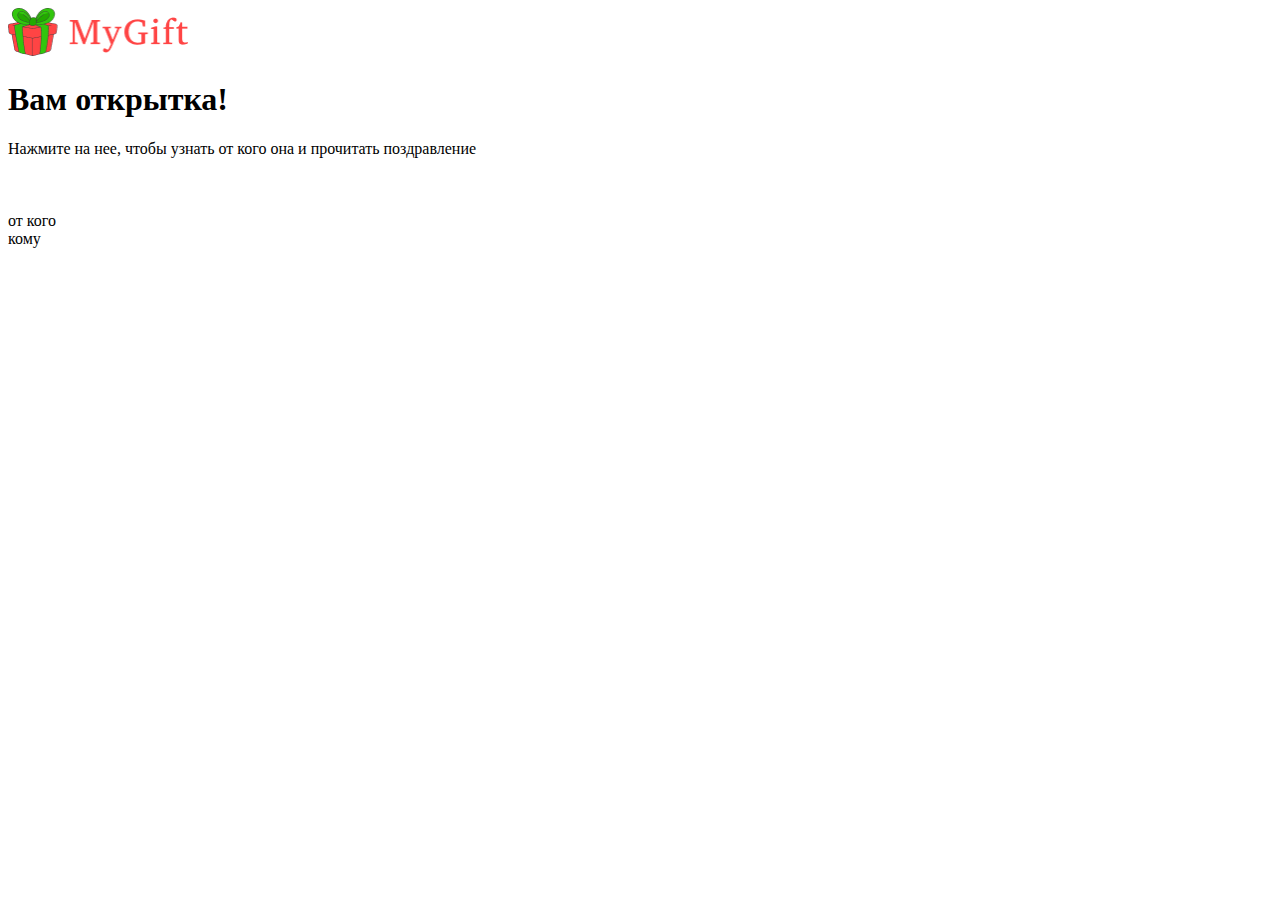
==== card.html @ b11e3ec3 "init progect" ====
<!DOCTYPE html>
<html lang="en">
    <head>
        <meta charset="UTF-8">
        <meta name="viewport" content="width=device-width, initial-scale=1.0">
        <title>MyGift</title>
        
        <link rel="icon" href="/img/favicon.png">
    </head>
<body class="body body--congratulation">
    <header class="header">
        <div class="container">
            <img class="header__logo" src="/img/logo.png" alt="Логотип проекта myGift" width="180" height="48">
        </div>
    </header>
    <section class="congratulation">
        <div class="container">
            <h1 class="congratulation__title">Вам открытка!</h1>
            <p class="congratulation__description">Нажмите на нее, чтобы узнать от кого она и прочитать поздравление</p>
        </div>

        <div class="container">
            <div class="congratulation__front">
                <img src="" alt="" class="">
            </div>
            <div class="congratulation__back">
                <h2 class=""></h2>
                <div class="">
                    <div class="">
                        <span class="">от кого</span>
                        <span class=""></span>
                    </div>
                    <div class="">
                        <span class="">кому</span>
                        <span class=""></span>
                    </div>
                </div>
                <p class=""></p>
            </div>
        </div>
    </section>
</body>
</html>
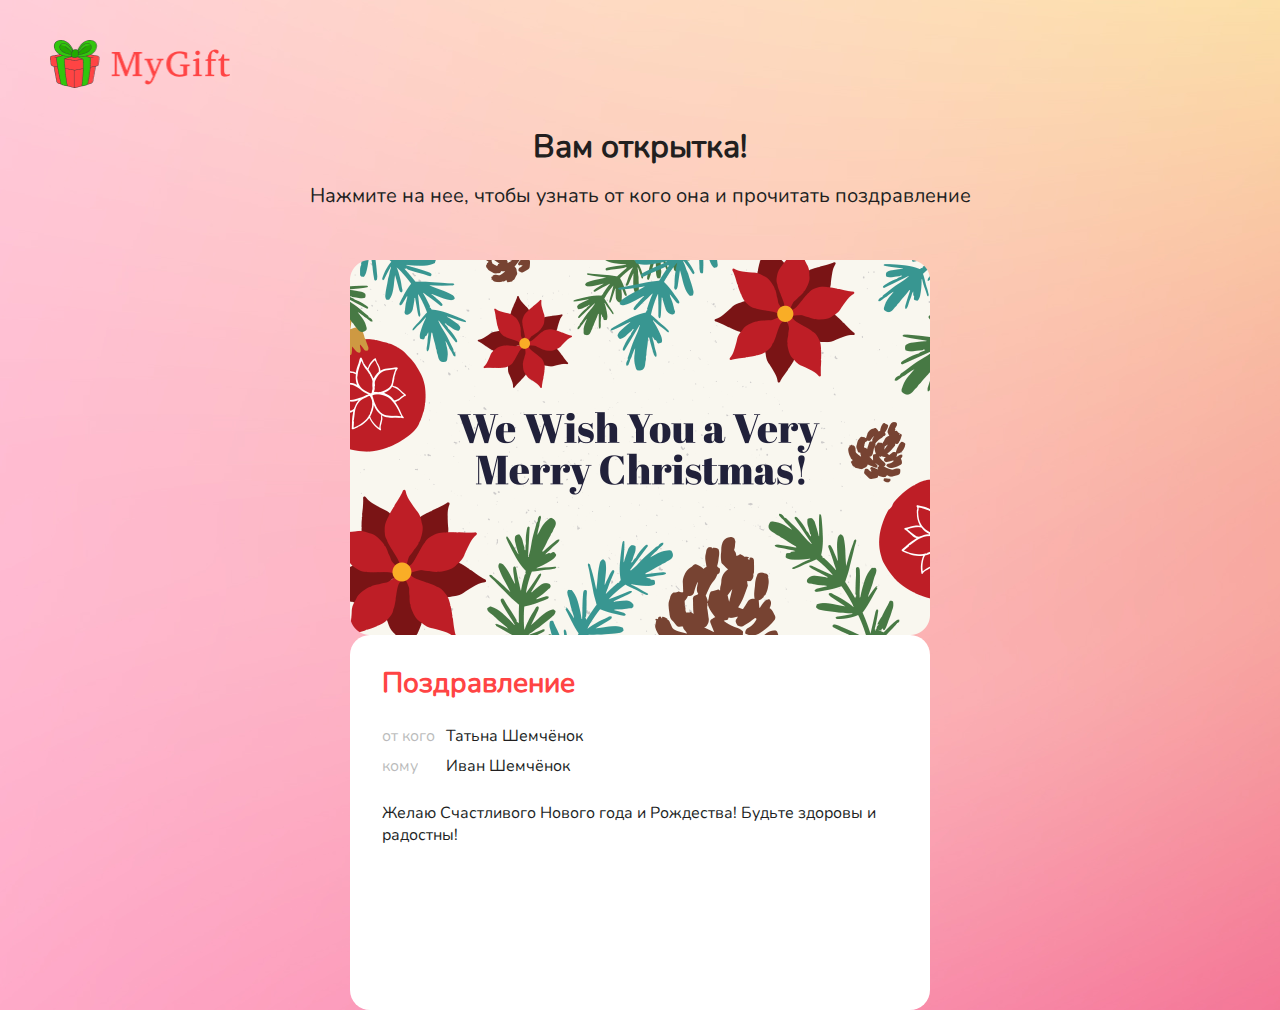
==== commit 45007f80: "add css styling" ====
--- a/card.html
+++ b/card.html
@@ -1,11 +1,14 @@
 <!DOCTYPE html>
-<html lang="en">
+<html lang="ru">
     <head>
         <meta charset="UTF-8">
         <meta name="viewport" content="width=device-width, initial-scale=1.0">
         <title>MyGift</title>
         
         <link rel="icon" href="/img/favicon.png">
+
+        <link rel="stylesheet" href="/css/normalize.css">
+        <link rel="stylesheet" href="/css/style.css">
     </head>
 <body class="body body--congratulation">
     <header class="header">
@@ -13,31 +16,37 @@
             <img class="header__logo" src="/img/logo.png" alt="Логотип проекта myGift" width="180" height="48">
         </div>
     </header>
-    <section class="congratulation">
-        <div class="container">
-            <h1 class="congratulation__title">Вам открытка!</h1>
-            <p class="congratulation__description">Нажмите на нее, чтобы узнать от кого она и прочитать поздравление</p>
-        </div>
+    <main class="main-contant">
+        <section class="congratulations">
+            <div class="container">
+                <h1 class="congratulation__title">Вам открытка!</h1>
+                <p class="congratulation__description">Нажмите на нее, чтобы узнать от кого она и прочитать поздравление</p>
+            </div>
+            <div class="congratulations__card card">
+                
+                <div class="card__inner">
+                    <div class="card__front">
+                        <img class="card__image" src="img/card_03.png" alt="Открытка" class="">
+                    </div>
+                    <div class="card__back">
+                        <h2 class="card__title">Поздравление</h2>
+                        <div class="card__contacts">
+                            <p class="card__detail">
+                                <span class="card__subtitle">от кого</span>
+                                <span class="card__from">Татьна Шемчёнок</span>
+                            </p>
+                            <p class="card__detail">
+                                <span class="card__subtitle">кому</span>
+                                <span class="card__to">Иван Шемчёнок</span>
+                            </p>
+                        </div>
+                        <p class="card__message">Желаю Счастливого Нового года и Рождества! Будьте здоровы и радостны!</p>
+                    </div>
+                                </div>
+                </div>
 
-        <div class="container">
-            <div class="congratulation__front">
-                <img src="" alt="" class="">
-            </div>
-            <div class="congratulation__back">
-                <h2 class=""></h2>
-                <div class="">
-                    <div class="">
-                        <span class="">от кого</span>
-                        <span class=""></span>
-                    </div>
-                    <div class="">
-                        <span class="">кому</span>
-                        <span class=""></span>
-                    </div>
-                </div>
-                <p class=""></p>
-            </div>
-        </div>
-    </section>
+        
+        </section>
+    </main>
 </body>
 </html>--- a/css/style.css
+++ b/css/style.css
@@ -0,0 +1,266 @@
+
+@font-face {
+    font-display: swap; 
+    font-family: 'Nunito';
+    font-style: normal;
+    font-weight: 400;
+    src: url('../fonts/nunito-v26-cyrillic_latin-regular.woff2') format('woff2');
+}
+
+@font-face {
+    font-display: swap; ont-face/font-display for other options. 
+    font-family: 'Nunito';
+    font-style: normal;
+    font-weight: 700;
+    src: url('../fonts/nunito-v26-cyrillic_latin-700.woff2') format('woff2'); 
+}
+
+html{
+    box-sizing: border-box;
+}
+
+*,*::before, *::after {
+    box-sizing: inherit;
+}
+
+body{
+    min-width: 320px;
+    min-height:100vh;
+    font-family: Nunito, sans-serif;
+    -moz-osx-font-smoothing: grayscale;
+    text-rendering: optimizeLegibility;
+    -webkit-tap-highlight-color: rgba(0,0,0,0);
+    -webkit-tap-highlight-color: transparent;
+    font-size: 16px;
+    line-height: 1.4;
+    color: #221F1F;
+}
+.body--gift{
+    background: #B9ECEC url(../img/bg.jpg) center/cover;
+}
+
+.body--congratulation{
+    background: #FAB6AF url(../img/bg-cong.jpg) center/cover;
+}
+
+.container{
+    max-width: 1240px;
+    margin: 0 auto;
+    padding: 0 30px;
+}
+
+
+.header {
+    padding: 40px 0;
+}
+
+.header__logo {
+    display: block;
+    max-width: 100%;
+    height:auto;
+}
+
+.gift {
+    padding:20px 0 80px;
+}
+.gift__title {
+    font-size: 32px;
+    font-weight: 700;
+    line-height: 1.2;
+    margin: 0 0 16px;
+}
+.gift__description {
+    font-size: 20px;
+    margin: 0 0 50px;
+}
+.gift__wrapper {
+    display: flex;
+    justify-content: space-between;
+    align-items: start;
+    gap: 30px;
+    padding: 0 30px;
+}
+.gift__card {
+    max-width:580px;
+    
+}
+
+.gift__swiper {
+}
+.gift__swiper--card {
+    margin-bottom:20px;
+}
+.swiper-wrapper {
+}
+
+.gift__card-slide {
+    border-radius:20px;
+    border: 2px solid #4baa00;
+    overflow:hidden;
+    box-sizing:border-box;
+}
+.gift__card-image {
+    display: block;
+    max-width: 100%;
+    height:auto;
+}
+.gift__swiper--thumb {
+}
+.gift__card-thumb {
+    border-radius:10px;
+    
+    overflow:hidden;
+}
+.gift__form {
+    max-width: 480px;
+}
+.form {
+    display: grid;
+    grid-template-columns : repeat(2, 1fr);
+    gap: 16px;
+    justify-items: start;
+}
+.form__label {
+    width: 100%;
+}
+.form__label-text {
+    display:block;
+    margin-bottom: 4 px;
+}
+.form__label-feild {
+  
+
+}
+.form__label-textarea {
+    grid-column: 1/-1;
+}
+.form__feild {
+    width: 100%;
+    font: inherit;
+    border-radius: 6px;
+    border: 1px solid #DEDEDE;
+    background-color: #FBFBFB;
+    padding: 8px 16px;
+    outline:none;
+}
+.form__feild:hover, 
+.form__feild:focus-visible, 
+.form__feild:active{
+    border-color: #999;
+} 
+
+.form__field--textarea {
+    resize: vertical;
+    min-height: 150px;
+}
+.form__button {
+    border-radius: 32px;
+background-color: #4BAA00;
+padding: 8px 24px;
+color: #FFF;
+font-weight: 700;
+border: 1px solid transparent;
+cursor: pointer;
+}
+.form__button:hover:not(:disabled){
+    background-color: #58C601;
+}
+.form__button:focus-visible{
+    border-color: #58C601;
+    background-color: #4BAA00;
+}
+.form__button:active:not(:disabled){
+transform:translate(2px,2px);;
+}
+.form__button:disabled{
+    opacity: 0.4;
+}
+
+
+.congratulations {
+}
+.congratulation__title {
+    color: #221F1F;
+
+text-align: center;
+
+font-size: 32px;
+
+font-weight: 700;
+line-height: 1.20;
+margin:0 0 16px;
+}
+.congratulation__description {
+    margin:0 0 50px;
+    color: #221F1F;
+
+text-align: center;
+
+font-size: 20px;
+
+font-weight: 400;
+line-height: 1.4;
+}
+.congratulations__card {
+    max-width:580px;
+    margin: 0 auto;
+
+}
+.card {
+}
+.card__inner {
+
+}
+.card__front {
+
+}
+.card__image {
+    display: block;
+    max-width: 100%;
+    height: auto;
+}
+.card__back {
+    /* visibility: hidden; */
+    display: flex;
+    width: 580px;
+    height: 375px;
+    padding: 32px ;
+    flex-direction: column;
+    align-items: flex-start;
+    gap: 24px;
+    flex-shrink: 0;
+    border-radius: 20px;
+    background: #FFF;
+}
+.card__title {
+    color: #F44;
+    margin: 0;
+    font-size: 28px;
+    font-weight: 700;
+    line-height: 1.2;
+}
+.card__contacts {
+}
+.card__detail{
+    margin:0;
+}
+.card__detail:first-child {
+    margin:0 0 8px;
+}
+.card__subtitle {
+    display: inline-block;
+    width: 60px;
+    opacity: 0.3;
+    font-weight: 400;
+    line-height: 1.4;
+    color: #221F1F;
+}
+.card__from {
+    color: #221F1F;
+}
+.card__to {
+    color: #221F1F;
+}
+.card__message {
+    margin: 0;
+}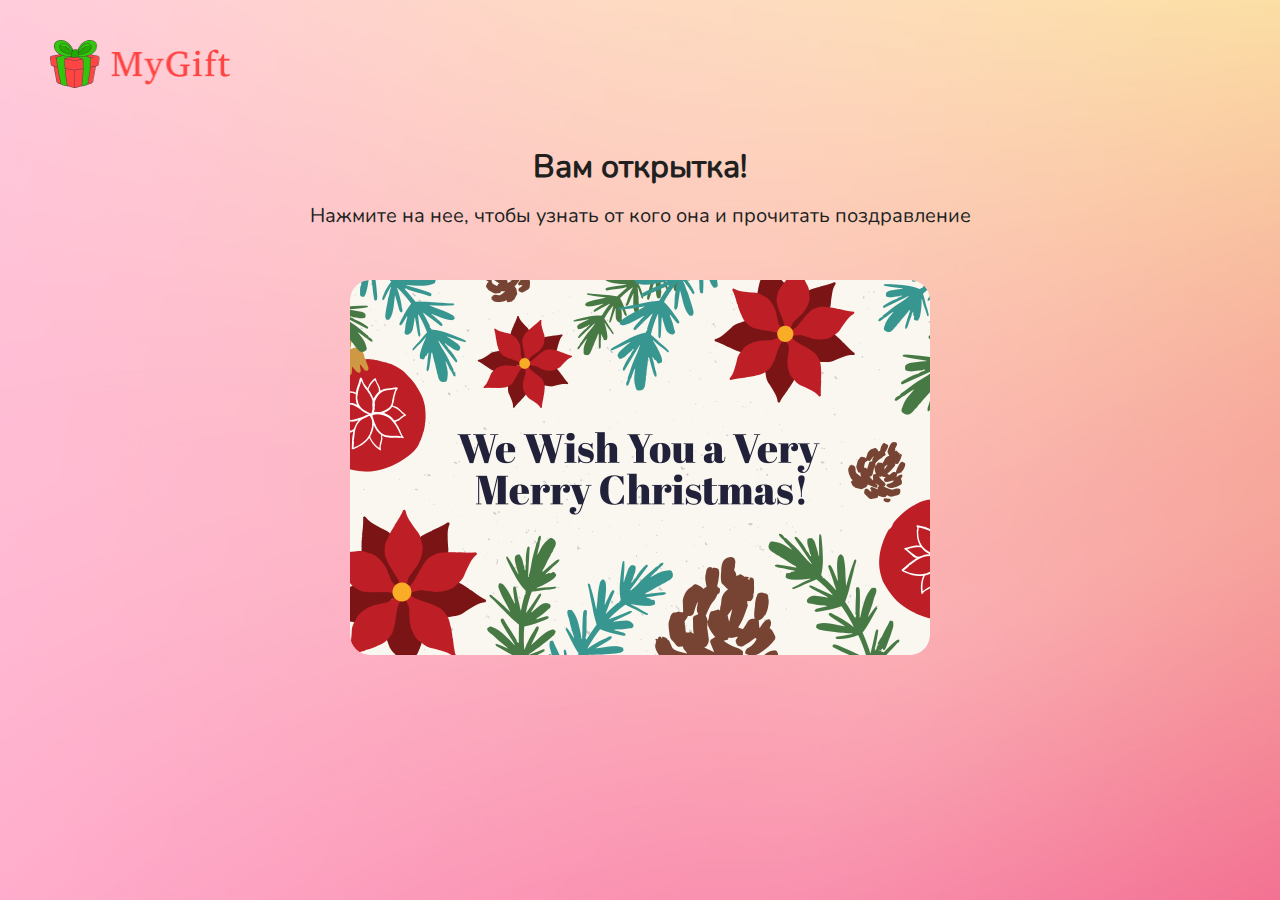
==== commit f6c159a3: "adaptive & validate" ====
--- a/card.html
+++ b/card.html
@@ -9,6 +9,7 @@
 
         <link rel="stylesheet" href="/css/normalize.css">
         <link rel="stylesheet" href="/css/style.css">
+        <script src="js/scriptsCard.js" defer></script>
     </head>
 <body class="body body--congratulation">
     <header class="header">
--- a/css/style.css
+++ b/css/style.css
@@ -24,6 +24,7 @@
 }
 
 body{
+    padding: 0 20px;
     min-width: 320px;
     min-height:100vh;
     font-family: Nunito, sans-serif;
@@ -44,8 +45,8 @@
 }
 
 .container{
-    max-width: 1240px;
-    margin: 0 auto;
+    max-width: 1260px;
+    margin: 0;
     padding: 0 30px;
 }
 
@@ -77,12 +78,12 @@
     display: flex;
     justify-content: space-between;
     align-items: start;
-    gap: 30px;
+    gap: 96px;
     padding: 0 30px;
 }
 .gift__card {
     max-width:580px;
-    
+    width: calc(50% - 16px);
 }
 
 .gift__swiper {
@@ -108,11 +109,12 @@
 }
 .gift__card-thumb {
     border-radius:10px;
-    
+    width: 72px;
     overflow:hidden;
 }
 .gift__form {
     max-width: 480px;
+    width:100%;
 }
 .form {
     display: grid;
@@ -126,15 +128,15 @@
 .form__label-text {
     display:block;
     margin-bottom: 4 px;
-}
-.form__label-feild {
-  
-
+    white-space: nowrap;
+}
+.form__label-field {
+    width: 100%;
 }
 .form__label-textarea {
     grid-column: 1/-1;
 }
-.form__feild {
+.form__field {
     width: 100%;
     font: inherit;
     border-radius: 6px;
@@ -143,9 +145,9 @@
     padding: 8px 16px;
     outline:none;
 }
-.form__feild:hover, 
-.form__feild:focus-visible, 
-.form__feild:active{
+.form__field:hover, 
+.form__field:focus-visible, 
+.form__field:active{
     border-color: #999;
 } 
 
@@ -178,28 +180,24 @@
 
 
 .congratulations {
+    padding-top: 20px;
+    padding-bottom: 145px;
 }
 .congratulation__title {
     color: #221F1F;
-
-text-align: center;
-
-font-size: 32px;
-
-font-weight: 700;
-line-height: 1.20;
-margin:0 0 16px;
+    text-align: center;
+    font-size: 32px;
+    font-weight: 700;
+    line-height: 1.2;
+    margin:0 0 16px;
 }
 .congratulation__description {
     margin:0 0 50px;
     color: #221F1F;
-
-text-align: center;
-
-font-size: 20px;
-
-font-weight: 400;
-line-height: 1.4;
+    text-align: center;
+    font-size: 20px;
+    font-weight: 400;
+    line-height: 1.4;
 }
 .congratulations__card {
     max-width:580px;
@@ -207,30 +205,44 @@
 
 }
 .card {
+    position: relative;
+    max-width: 580px;    
+    height:375px;
+    perspective: 1000px;
+}
+.card:hover .card__inner {
+    transform:rotateY(180deg)
 }
 .card__inner {
-
+    transform-style: preserve-3d;
+    transition: transform 1s;
+    width: 100%;
+    height:100%;
 }
 .card__front {
-
+    position: absolute;
+    width: 100%;
+    height:100%;
+    backface-visibility: hidden;
+    border-radius: 20px;
+    inset: 0;
+    overflow: hidden;
+  
 }
 .card__image {
     display: block;
     max-width: 100%;
     height: auto;
+    overflow: hidden;
 }
 .card__back {
-    /* visibility: hidden; */
-    display: flex;
-    width: 580px;
-    height: 375px;
-    padding: 32px ;
-    flex-direction: column;
-    align-items: flex-start;
-    gap: 24px;
-    flex-shrink: 0;
+    position: absolute;
+    backface-visibility: hidden;
     border-radius: 20px;
-    background: #FFF;
+    inset: 0;
+    background-color: #fff;
+    transform: rotateY(180deg);
+    padding:32px;
 }
 .card__title {
     color: #F44;
@@ -238,18 +250,22 @@
     font-size: 28px;
     font-weight: 700;
     line-height: 1.2;
+    margin: 0 0 24px;
 }
 .card__contacts {
+    margin-bottom: 24px;
 }
 .card__detail{
-    margin:0;
+    margin: 0;
 }
 .card__detail:first-child {
-    margin:0 0 8px;
+    display: flex;
+    gap: 16px;
+    margin: 0 0 8px 0;
 }
 .card__subtitle {
     display: inline-block;
-    width: 60px;
+    min-width: 54px;
     opacity: 0.3;
     font-weight: 400;
     line-height: 1.4;
@@ -263,4 +279,86 @@
 }
 .card__message {
     margin: 0;
-}+    font-size:20px;
+}
+
+@media (width <= 1080px) {
+    .header{
+        padding: 32px 0 16px;
+    }
+
+    .gift {
+        padding: 16px 0 34px;
+    }
+    .gift__title {
+        font-size: 28px;        
+        margin-bottom:12px;
+    }
+    .gift__description {
+        font-size: 16px;
+        margin-bottom:24px;
+    }
+    .gift__card {
+        max-width:464px;
+        width: 100%;
+        padding-top: 8px;
+    }
+    .form {
+        row-gap: 12px;
+    }
+    .congratulation__title{
+        font-size: 16px;
+        margin-bottom: 12px;
+    }
+    .congratulation__description{
+        font-size: 16px;
+        margin-bottom: 32px;
+    }
+}
+
+@media (width <= 980px) {
+    .container {
+        padding: 0 44px;
+    }
+    .gift__wrapper {
+        flex-wrap: wrap;
+    }
+    .gift__form {
+        max-width: 100%;
+    }
+}
+@media (width <= 580px) {
+    .card {
+        margin-bottom: 20px;
+        height:calc((186/288 * 100vw)-20px) ;
+        
+    }
+    .gift__card-thumb{
+    border-radius:4px;
+    width: 56px;
+    overflow:hidden;
+}
+    .container{
+        padding:0 16px;
+    }
+    .header{
+        padding-top: 24px;
+    }
+    .form{
+        grid-template-column: 1 fr;
+    }
+    .card__back{
+        padding: 24px;
+    }
+    card__title{
+        font-size: 20px;
+    }
+    card__message{
+        font-size: 16px;
+    }
+    card__contacts{
+        margin-bottom: 0;
+    }
+}
+
+
